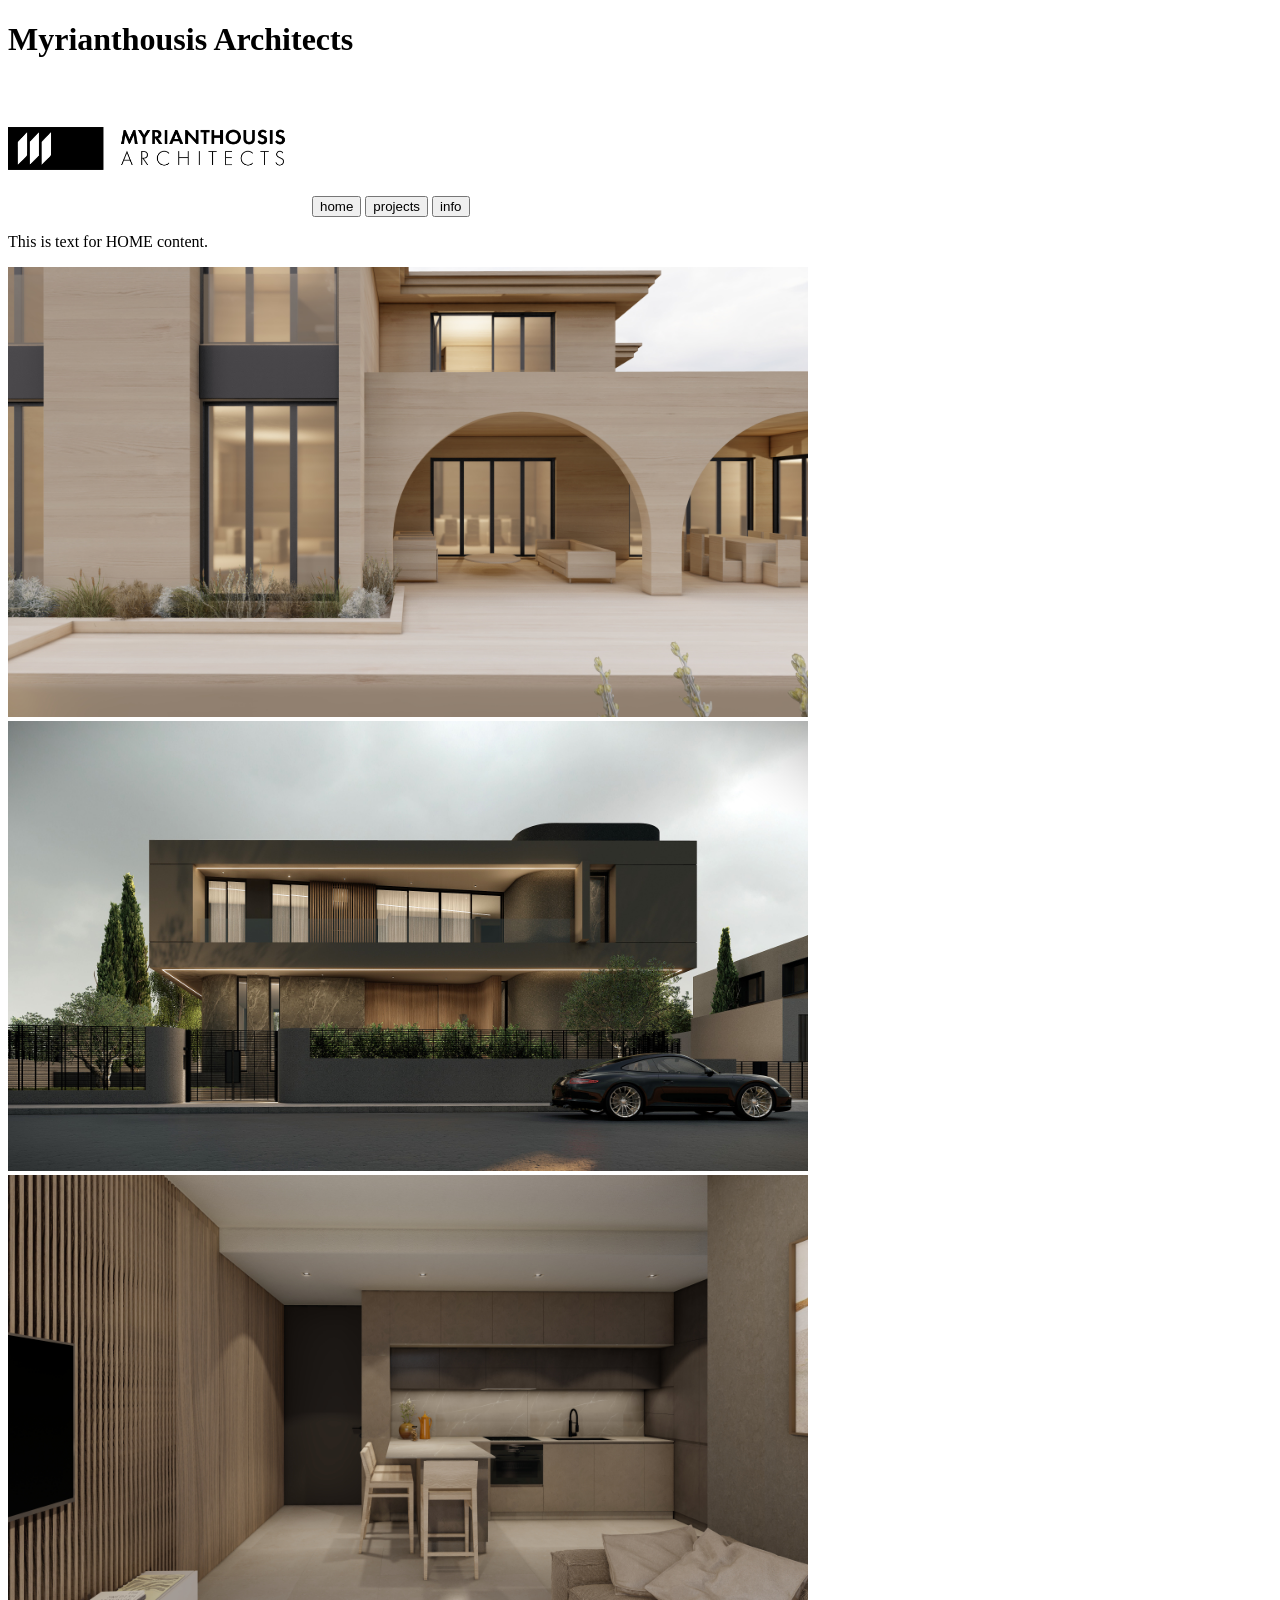
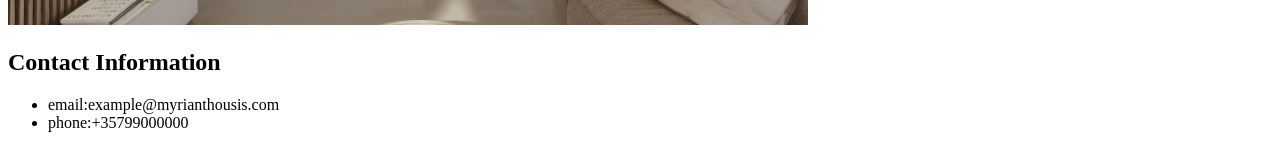
==== index.html @ 23c20eb3 "Add project tabs Include tab navigation for the projects tab; navigation for sub-tabs (ALL, RESIDENT" ====
<!DOCTYPE html>
<html lang="en">
<head>
    <meta charset="UTF-8">
    <meta name="viewport" content="width=device-width, initial-scale=1.0">
    <title>Myrianthousis Architects</title>
    <script src="./js/tabs.js" defer></script> <!--reference the js code-->
    <script src="./js/projectTabs.js" defer></script>
</head>
<body>

    <h1>Myrianthousis Architects</h1>

    <!--tab panel-->
    <div class="tabs" role="tablist" aria-label="Profile tabs">
        <img src="./images/L_BLACK.png" alt="company logo" width="300px">
        <button role="tab" id="home-button" aria-selected="true" aria-controls="panel-home">home</button>
        <button role="tab" id="projects-button" aria-selected="false" aria-controls="panel-projects">projects</button>
        <button role="tab" id="info-button" aria-selected="false" aria-controls="panel-info">info</button>
    </div>

    <!--content for home tab-->
    <div role="tabpanel" id="panel-home" aria-labelledby="home-button">
        <p>This is text for HOME content.</p>

        <div class="images-display">
            <img src="./images/F281 - RENDERS MAQUETTE 10.jpg" alt="picture of a house project" width="800px">
            <img src="./images/MYRIANTHOUS DUSK_1 - Photo - Copy.jpg" alt="picture of a house project" width="800px">
            <img src="./images/S INTERIOR RENDER STUDENT AC._1 - Photo_1 - Photo.jpg" alt="picture of a house project" width="800px">
        </div>
    </div>

    <!--content for projects tab-->
    <div role="tabpanel" id="panel-projects" aria-labelledby="projects-button">
        <p>This is text for PROJECTS content.</p>
        <div class="project-tabs" role="project-tablist" aria-label="Project tabs">
            <button role="project-tab" id="project-all-button" aria-selected="true" aria-controls="panel-all-projects">ALL</button>
            <button role="project-tab" id="project-residential-button" aria-selected="false" aria-controls="panel-residential-projects">RESIDENTIAL</button>
            <button role="project-tab" id="project-commercial-button" aria-selected="false" aria-controls="panel-commercial-projects">COMMERCIAL</button>
            <button role="project-tab" id="project-interior-button" aria-selected="false" aria-controls="panel-interior-projects">INTERIOR</button>
        </div>

        <div role="project-tabpanel" id="panel-all-projects" aria-labelledby="project-all-button">
            <p>all projects go here...</p>
        </div>

         <div role="project-tabpanel" id="panel-residential-projects" aria-labelledby="project-residential-button">
            <p>residential projects go here...</p>
        </div>

         <div role="project-tabpanel" id="panel-commercial-projects" aria-labelledby="project-commercial-button">
            <p>commercial projects go here...</p>
        </div>

         <div role="project-tabpanel" id="panel-interior-projects" aria-labelledby="project-interior-button">
            <p>interior projects go here...</p>
        </div>

    </div>

    <!--content for info tab-->
    <div role="tabpanel" id="panel-info" aria-labelledby="info-button">
        <p>This is text for INFO content.</p>

        <h2>About</h2>
        <p>Lorem ipsum dolor sit amet consectetur adipisicing elit. Blanditiis temporibus saepe officiis enim nisi quos dolores tenetur fugiat placeat quibusdam dolore in quisquam labore nemo maxime quia, quidem rerum illo!</p>

        <h2>Employment</h2>
        <p>Lorem, ipsum dolor sit amet consectetur adipisicing elit. Architecto aperiam, cumque tempora recusandae consequuntur accusantium, culpa id nam itaque officiis eius excepturi necessitatibus? Nisi autem eveniet nihil suscipit quas magni!</p>

    </div>

    <div class="footer">
        <h2>Contact Information</h2>
        <ul>
            <li>email:example@myrianthousis.com</li>
            <li>phone:+35799000000</li>
        </ul>
    </div>

</body>
</html>
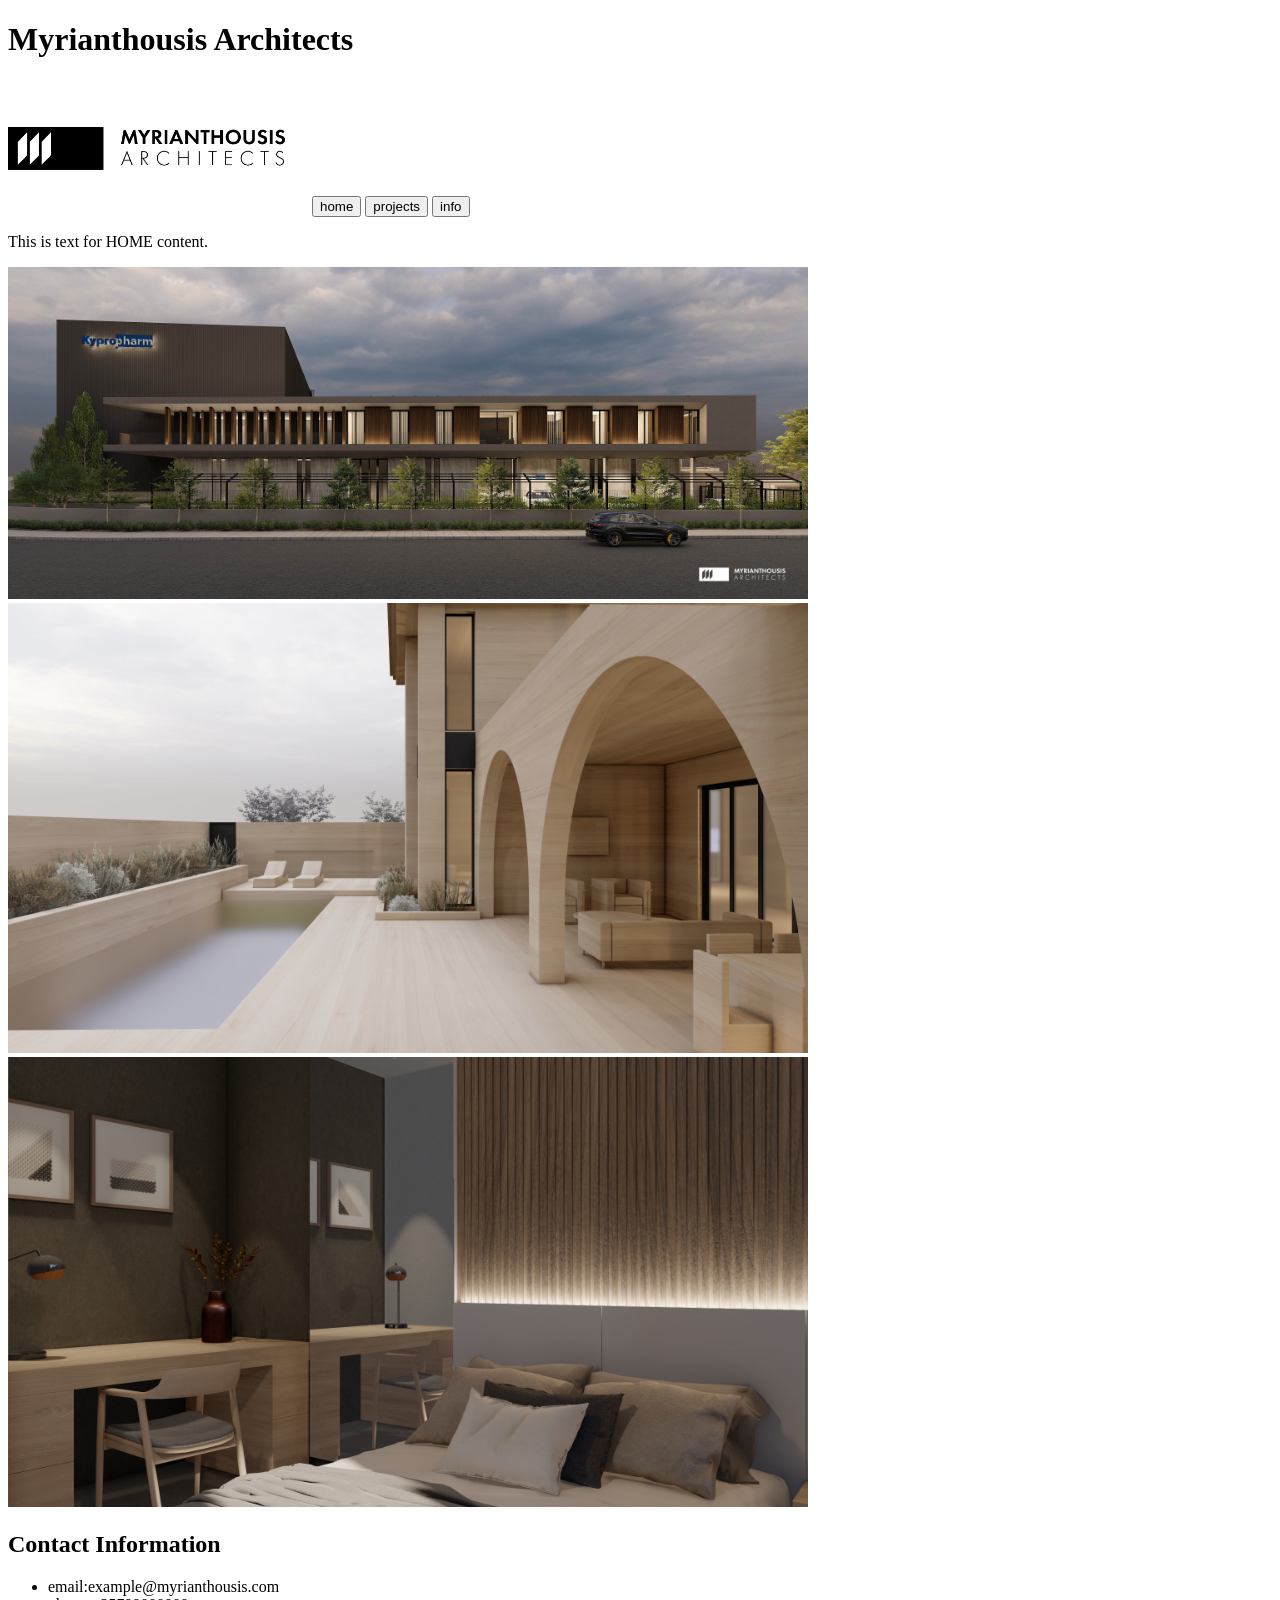
==== commit af6c1bb8: "Organize images and populate projects tab Renamed and organized images into folders. Populated the p" ====
--- a/index.html
+++ b/index.html
@@ -13,7 +13,7 @@
 
     <!--tab panel-->
     <div class="tabs" role="tablist" aria-label="Profile tabs">
-        <img src="./images/L_BLACK.png" alt="company logo" width="300px">
+        <img src="./images/logo/L_BLACK.png" alt="company logo" width="300px">
         <button role="tab" id="home-button" aria-selected="true" aria-controls="panel-home">home</button>
         <button role="tab" id="projects-button" aria-selected="false" aria-controls="panel-projects">projects</button>
         <button role="tab" id="info-button" aria-selected="false" aria-controls="panel-info">info</button>
@@ -24,9 +24,9 @@
         <p>This is text for HOME content.</p>
 
         <div class="images-display">
-            <img src="./images/F281 - RENDERS MAQUETTE 10.jpg" alt="picture of a house project" width="800px">
-            <img src="./images/MYRIANTHOUS DUSK_1 - Photo - Copy.jpg" alt="picture of a house project" width="800px">
-            <img src="./images/S INTERIOR RENDER STUDENT AC._1 - Photo_1 - Photo.jpg" alt="picture of a house project" width="800px">
+            <img src="./images/commercial/sample_building_002.jpg" alt="picture of a house project" width="800px">
+            <img src="./images/residential/renders_maquette_001.jpg" alt="picture of a house project" width="800px">
+            <img src="./images/interior/interior_001.jpg" alt="picture of a house project" width="800px">
         </div>
     </div>
 
@@ -40,20 +40,52 @@
             <button role="project-tab" id="project-interior-button" aria-selected="false" aria-controls="panel-interior-projects">INTERIOR</button>
         </div>
 
+        <!--ALL TAB-->
         <div role="project-tabpanel" id="panel-all-projects" aria-labelledby="project-all-button">
             <p>all projects go here...</p>
+
+            <div>
+                <img src="./images/commercial/sample_building_002.jpg" alt="picture of project" width="600px">
+                <img src="./images/residential/sample_building_001.jpg" alt="picture of project" width="600px">
+                <img src="./images/residential/renders_maquette_001.jpg" alt="picture of project" width="600px">
+                <img src="./images/residential/renders_maquette_002.jpg" alt="picture of project" width="600px">
+                <img src="./images/residential/renders_maquette_003.jpg" alt="picture of project" width="600px">
+                <img src="./images/interior/interior_001.jpg" alt="picture of project" width="600px">
+                <img src="./images/interior/interior_002.jpg" alt="picture of project" width="600px">
+                <img src="./images/interior/interior_003.jpg" alt="picture of project" width="600px">
+            </div>
         </div>
 
+        <!--RESIDENTIAL TAB-->
          <div role="project-tabpanel" id="panel-residential-projects" aria-labelledby="project-residential-button">
             <p>residential projects go here...</p>
+
+            <div>
+                <img src="./images/residential/renders_maquette_001.jpg" alt="picture of project" width="600px">
+                <img src="./images/residential/renders_maquette_002.jpg" alt="picture of project" width="600px">
+                <img src="./images/residential/renders_maquette_003.jpg" alt="picture of project" width="600px">
+            </div>
         </div>
 
+
+        <!--COMMERCIAL TAB-->
          <div role="project-tabpanel" id="panel-commercial-projects" aria-labelledby="project-commercial-button">
             <p>commercial projects go here...</p>
+
+            <div>
+                <img src="./images/commercial/sample_building_002.jpg" alt="picture of project" width="600px">
+            </div>
         </div>
 
+        <!--INTERIOR TAB-->
          <div role="project-tabpanel" id="panel-interior-projects" aria-labelledby="project-interior-button">
             <p>interior projects go here...</p>
+
+            <div>
+                <img src="./images/interior/interior_001.jpg" alt="picture of project" width="600px">
+                <img src="./images/interior/interior_002.jpg" alt="picture of project" width="600px">
+                <img src="./images/interior/interior_003.jpg" alt="picture of project" width="600px">
+            </div>
         </div>
 
     </div>
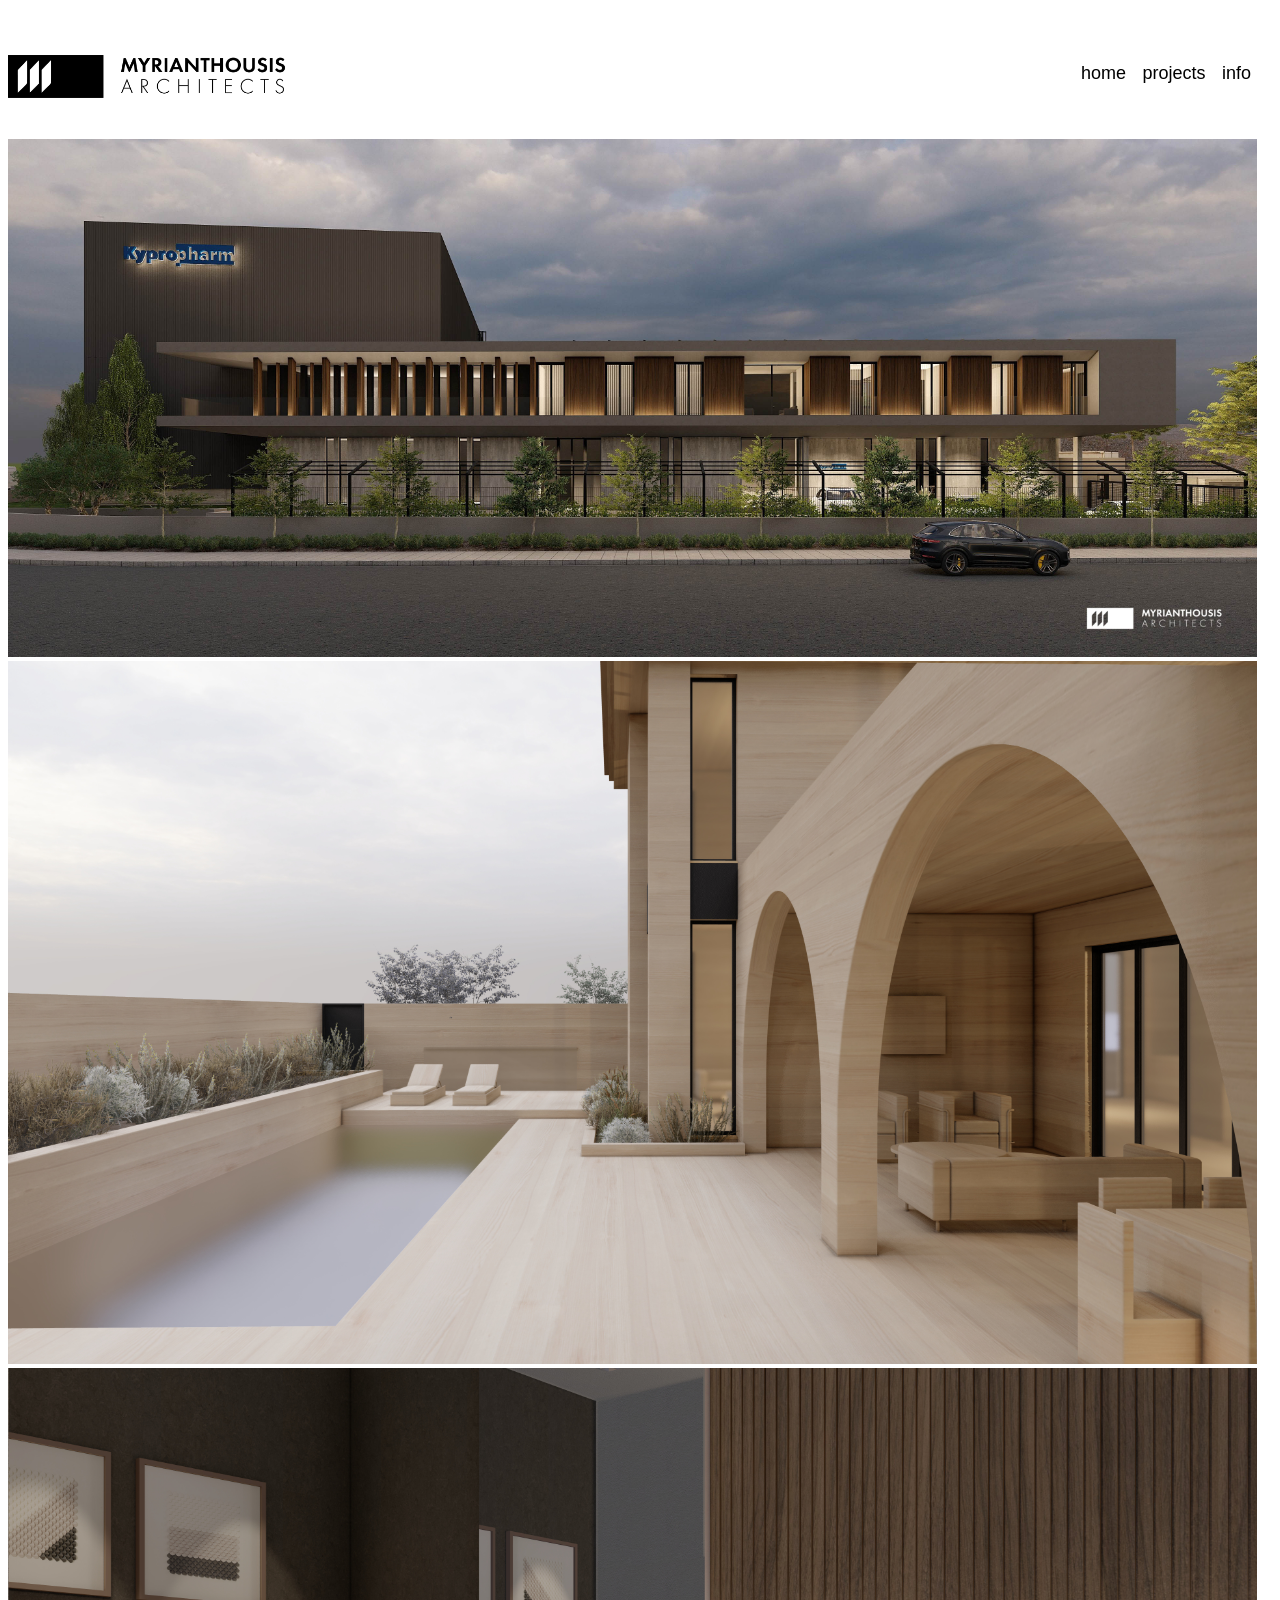
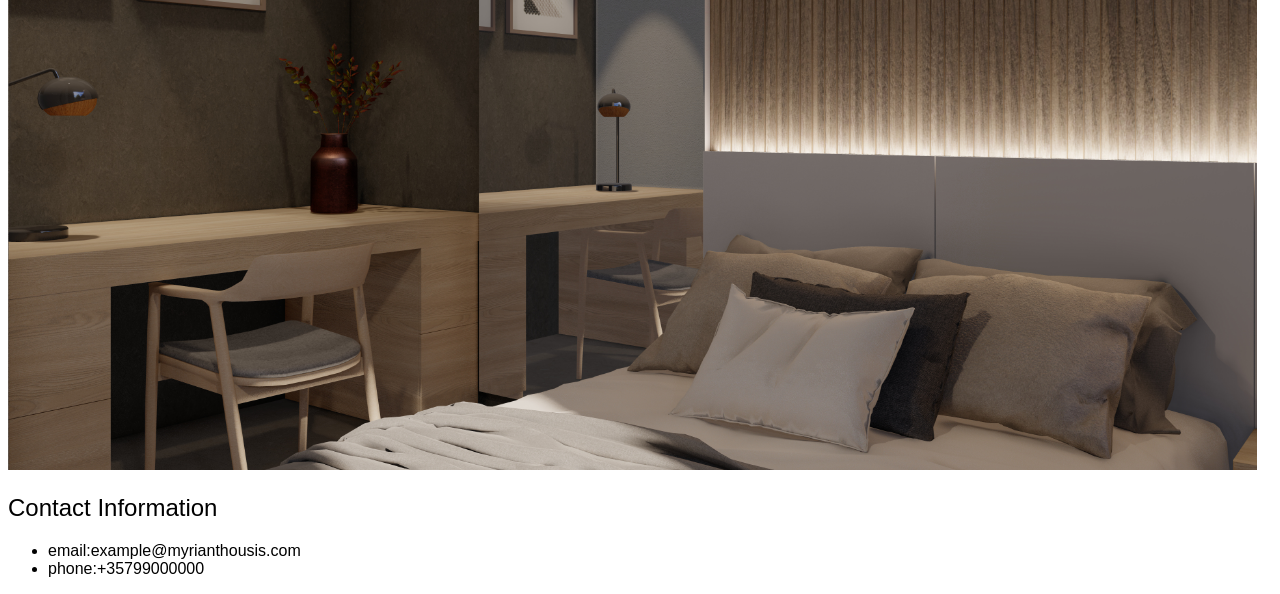
==== commit 19d89791: "Add preliminary styling to website Created some CSS files to improve tab-button display and position" ====
--- a/index.html
+++ b/index.html
@@ -4,45 +4,51 @@
     <meta charset="UTF-8">
     <meta name="viewport" content="width=device-width, initial-scale=1.0">
     <title>Myrianthousis Architects</title>
+    <link rel="stylesheet" href="./css/button-styles.css">
+    <link rel="stylesheet" href="./css/image-styles.css">
+    <link rel="stylesheet" href="./css/styles.css">
+    <link rel="stylesheet" href="./css/tab_styles.css">
     <script src="./js/tabs.js" defer></script> <!--reference the js code-->
     <script src="./js/projectTabs.js" defer></script>
 </head>
 <body>
 
-    <h1>Myrianthousis Architects</h1>
+    <!-- <h1>Myrianthousis Architects</h1> -->
 
     <!--tab panel-->
     <div class="tabs" role="tablist" aria-label="Profile tabs">
         <img src="./images/logo/L_BLACK.png" alt="company logo" width="300px">
-        <button role="tab" id="home-button" aria-selected="true" aria-controls="panel-home">home</button>
-        <button role="tab" id="projects-button" aria-selected="false" aria-controls="panel-projects">projects</button>
-        <button role="tab" id="info-button" aria-selected="false" aria-controls="panel-info">info</button>
+        <div class="tab-button-div">
+            <button role="tab" id="home-button" aria-selected="true" aria-controls="panel-home" class="tab-button">home</button>
+            <button role="tab" id="projects-button" aria-selected="false" aria-controls="panel-projects" class="tab-button">projects</button>
+            <button role="tab" id="info-button" aria-selected="false" aria-controls="panel-info" class="tab-button">info</button>
+        </div>
     </div>
 
     <!--content for home tab-->
     <div role="tabpanel" id="panel-home" aria-labelledby="home-button">
-        <p>This is text for HOME content.</p>
+        <!-- <p>This is text for HOME content.</p> -->
 
         <div class="images-display">
-            <img src="./images/commercial/sample_building_002.jpg" alt="picture of a house project" width="800px">
-            <img src="./images/residential/renders_maquette_001.jpg" alt="picture of a house project" width="800px">
-            <img src="./images/interior/interior_001.jpg" alt="picture of a house project" width="800px">
+            <img src="./images/commercial/sample_building_002.jpg" alt="picture of a house project" width="800px" class="home-picture">
+            <img src="./images/residential/renders_maquette_001.jpg" alt="picture of a house project" width="800px" class="home-picture">
+            <img src="./images/interior/interior_001.jpg" alt="picture of a house project" width="800px" class="home-picture">
         </div>
     </div>
 
     <!--content for projects tab-->
     <div role="tabpanel" id="panel-projects" aria-labelledby="projects-button">
-        <p>This is text for PROJECTS content.</p>
+        <!-- <p>This is text for PROJECTS content.</p> -->
         <div class="project-tabs" role="project-tablist" aria-label="Project tabs">
-            <button role="project-tab" id="project-all-button" aria-selected="true" aria-controls="panel-all-projects">ALL</button>
-            <button role="project-tab" id="project-residential-button" aria-selected="false" aria-controls="panel-residential-projects">RESIDENTIAL</button>
-            <button role="project-tab" id="project-commercial-button" aria-selected="false" aria-controls="panel-commercial-projects">COMMERCIAL</button>
-            <button role="project-tab" id="project-interior-button" aria-selected="false" aria-controls="panel-interior-projects">INTERIOR</button>
+            <button role="project-tab" id="project-all-button" aria-selected="true" aria-controls="panel-all-projects" class="project-button tab-button">ALL</button>
+            <button role="project-tab" id="project-residential-button" aria-selected="false" aria-controls="panel-residential-projects" class="project-button tab-button">RESIDENTIAL</button>
+            <button role="project-tab" id="project-commercial-button" aria-selected="false" aria-controls="panel-commercial-projects" class="project-button tab-button">COMMERCIAL</button>
+            <button role="project-tab" id="project-interior-button" aria-selected="false" aria-controls="panel-interior-projects" class="project-button tab-button">INTERIOR</button>
         </div>
 
         <!--ALL TAB-->
         <div role="project-tabpanel" id="panel-all-projects" aria-labelledby="project-all-button">
-            <p>all projects go here...</p>
+            <!-- <p>all projects go here...</p> -->
 
             <div>
                 <img src="./images/commercial/sample_building_002.jpg" alt="picture of project" width="600px">
@@ -58,7 +64,7 @@
 
         <!--RESIDENTIAL TAB-->
          <div role="project-tabpanel" id="panel-residential-projects" aria-labelledby="project-residential-button">
-            <p>residential projects go here...</p>
+            <!-- <p>residential projects go here...</p> -->
 
             <div>
                 <img src="./images/residential/renders_maquette_001.jpg" alt="picture of project" width="600px">
@@ -70,7 +76,7 @@
 
         <!--COMMERCIAL TAB-->
          <div role="project-tabpanel" id="panel-commercial-projects" aria-labelledby="project-commercial-button">
-            <p>commercial projects go here...</p>
+            <!-- <p>commercial projects go here...</p> -->
 
             <div>
                 <img src="./images/commercial/sample_building_002.jpg" alt="picture of project" width="600px">
@@ -79,7 +85,7 @@
 
         <!--INTERIOR TAB-->
          <div role="project-tabpanel" id="panel-interior-projects" aria-labelledby="project-interior-button">
-            <p>interior projects go here...</p>
+            <!-- <p>interior projects go here...</p> -->
 
             <div>
                 <img src="./images/interior/interior_001.jpg" alt="picture of project" width="600px">
@@ -92,7 +98,7 @@
 
     <!--content for info tab-->
     <div role="tabpanel" id="panel-info" aria-labelledby="info-button">
-        <p>This is text for INFO content.</p>
+        <!-- <p>This is text for INFO content.</p> -->
 
         <h2>About</h2>
         <p>Lorem ipsum dolor sit amet consectetur adipisicing elit. Blanditiis temporibus saepe officiis enim nisi quos dolores tenetur fugiat placeat quibusdam dolore in quisquam labore nemo maxime quia, quidem rerum illo!</p>
@@ -103,7 +109,7 @@
     </div>
 
     <div class="footer">
-        <h2>Contact Information</h2>
+        <h2 id="footer-header">Contact Information</h2>
         <ul>
             <li>email:example@myrianthousis.com</li>
             <li>phone:+35799000000</li>
--- a/css/button-styles.css
+++ b/css/button-styles.css
@@ -0,0 +1,18 @@
+/* style tab buttons */
+
+.tab-button{
+    border-width: 0px;
+    background-color: transparent;
+    font: inherit;
+    font-size: 18px;
+
+    /* text-decoration: underline; */
+}
+
+.tab-button.project-button{
+    color: grey;
+}
+
+.tab-button:hover{
+    text-decoration: underline;
+}
--- a/css/image-styles.css
+++ b/css/image-styles.css
@@ -0,0 +1,4 @@
+.home-picture{
+    width: 100%;
+    height: auto;
+}
--- a/css/styles.css
+++ b/css/styles.css
@@ -0,0 +1,13 @@
+html{
+    scrollbar-gutter: stable;
+}
+
+body{
+    font-family: "Helvetica Neue", Helvetica;
+    font-weight: 200;
+}
+
+h1,
+h2{
+    font-weight: 400;
+}
--- a/css/tab_styles.css
+++ b/css/tab_styles.css
@@ -0,0 +1,16 @@
+.tabs{
+    display: flex;
+    align-items: center;
+}
+
+.tab-button-div{
+    margin-left: auto;
+}
+
+.project-tabs{
+    display: flex;
+    align-items: center;
+    justify-content: center;
+    margin-top: 10px; 
+    margin-bottom: 10px;
+}
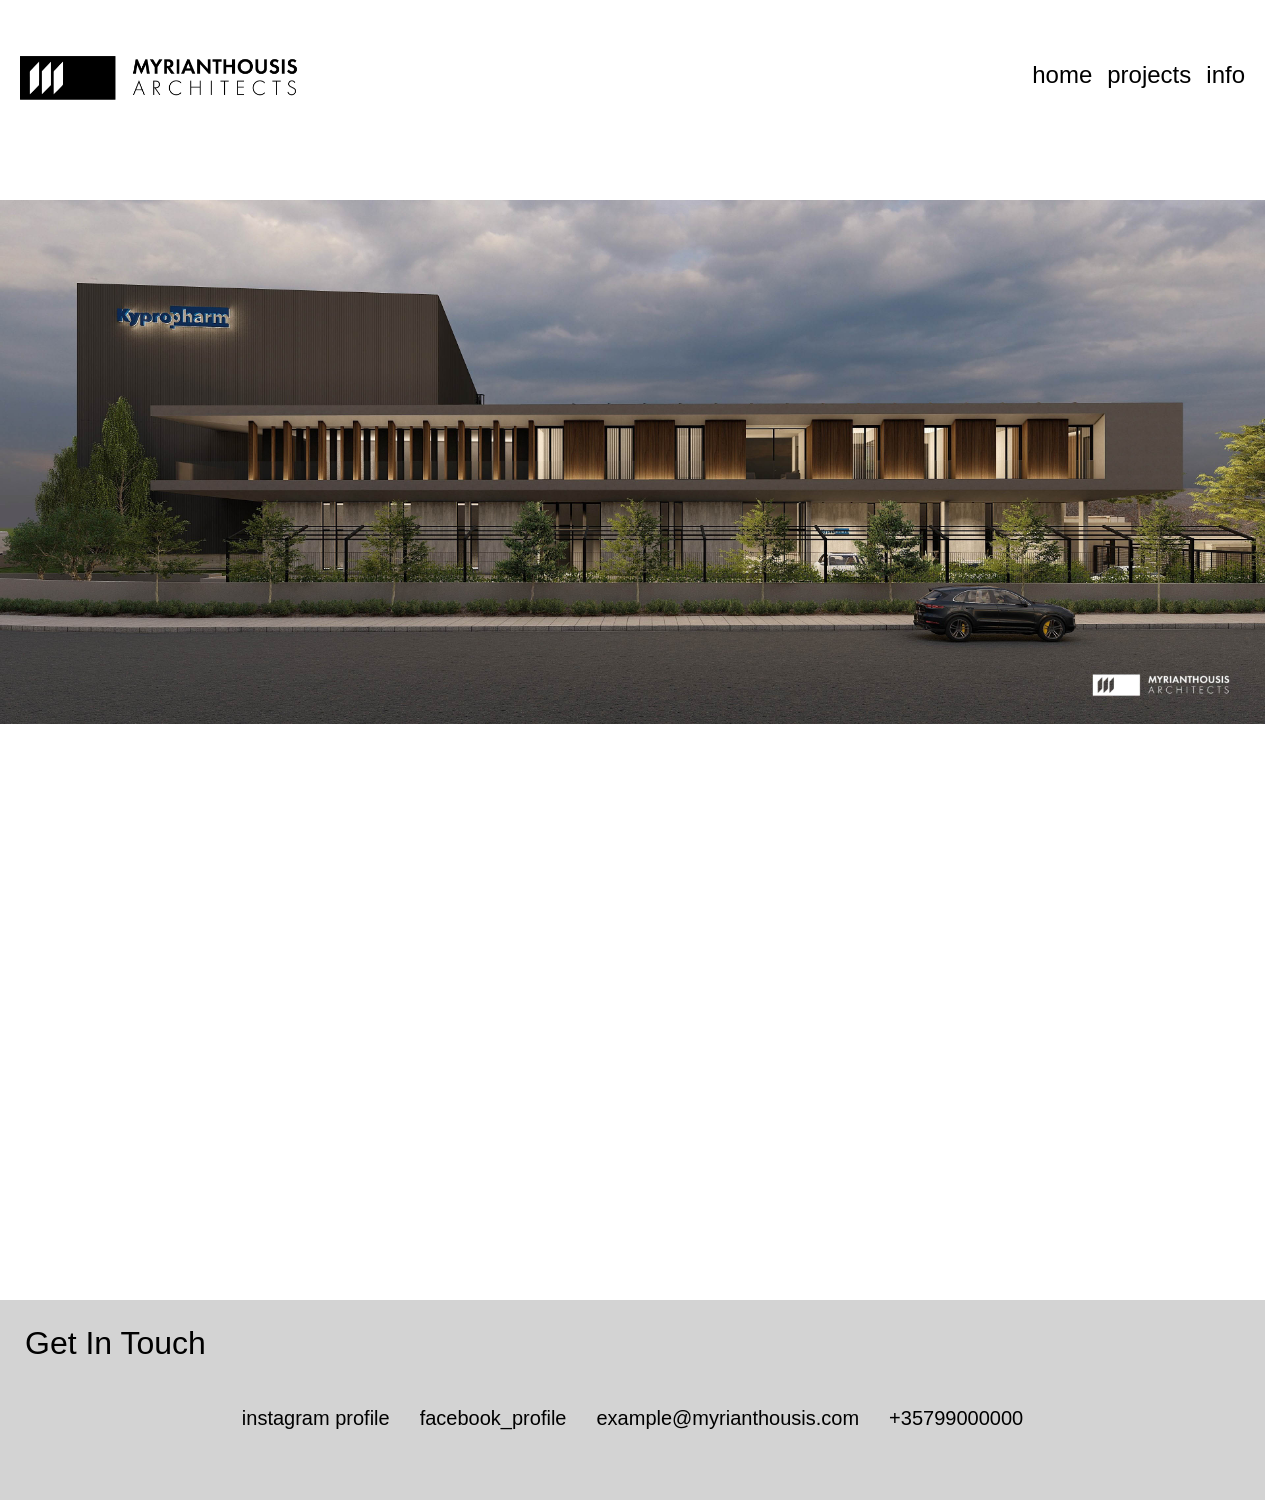
==== commit 29cc459c: "Update organization and display Made minor changes to the CSS and HTML organization as well as minor" ====
--- a/index.html
+++ b/index.html
@@ -4,52 +4,43 @@
     <meta charset="UTF-8">
     <meta name="viewport" content="width=device-width, initial-scale=1.0">
     <title>Myrianthousis Architects</title>
-    <link rel="stylesheet" href="./css/button-styles.css">
-    <link rel="stylesheet" href="./css/image-styles.css">
-    <link rel="stylesheet" href="./css/styles.css">
-    <link rel="stylesheet" href="./css/tab_styles.css">
+    <link rel="stylesheet" href="./css/general.css">
+    <link rel="stylesheet" href="./css/home-screen.css">
     <script src="./js/tabs.js" defer></script> <!--reference the js code-->
     <script src="./js/projectTabs.js" defer></script>
 </head>
 <body>
 
-    <!-- <h1>Myrianthousis Architects</h1> -->
-
-    <!--tab panel-->
-    <div class="tabs" role="tablist" aria-label="Profile tabs">
+    <!--TAB PANEL-->
+    <div id="header-tab" role="tablist" aria-label="Profile tabs">
         <img src="./images/logo/L_BLACK.png" alt="company logo" width="300px">
-        <div class="tab-button-div">
+        <div class="tab-buttons">
             <button role="tab" id="home-button" aria-selected="true" aria-controls="panel-home" class="tab-button">home</button>
             <button role="tab" id="projects-button" aria-selected="false" aria-controls="panel-projects" class="tab-button">projects</button>
             <button role="tab" id="info-button" aria-selected="false" aria-controls="panel-info" class="tab-button">info</button>
         </div>
     </div>
 
-    <!--content for home tab-->
+    <!--HOME TAB-->
     <div role="tabpanel" id="panel-home" aria-labelledby="home-button">
         <!-- <p>This is text for HOME content.</p> -->
 
-        <div class="images-display">
-            <img src="./images/commercial/sample_building_002.jpg" alt="picture of a house project" width="800px" class="home-picture">
-            <img src="./images/residential/renders_maquette_001.jpg" alt="picture of a house project" width="800px" class="home-picture">
-            <img src="./images/interior/interior_001.jpg" alt="picture of a house project" width="800px" class="home-picture">
+        <div class="home-display-images">
+            <img src="./images/commercial/sample_building_002.jpg" alt="picture of a house project" width="800px">
         </div>
     </div>
 
-    <!--content for projects tab-->
+    <!--PROJECTS TAB-->
     <div role="tabpanel" id="panel-projects" aria-labelledby="projects-button">
-        <!-- <p>This is text for PROJECTS content.</p> -->
-        <div class="project-tabs" role="project-tablist" aria-label="Project tabs">
-            <button role="project-tab" id="project-all-button" aria-selected="true" aria-controls="panel-all-projects" class="project-button tab-button">ALL</button>
-            <button role="project-tab" id="project-residential-button" aria-selected="false" aria-controls="panel-residential-projects" class="project-button tab-button">RESIDENTIAL</button>
-            <button role="project-tab" id="project-commercial-button" aria-selected="false" aria-controls="panel-commercial-projects" class="project-button tab-button">COMMERCIAL</button>
-            <button role="project-tab" id="project-interior-button" aria-selected="false" aria-controls="panel-interior-projects" class="project-button tab-button">INTERIOR</button>
+        <div id="project-tab" role="project-tablist" aria-label="Project tabs">
+            <button role="project-tab" id="project-all-button" aria-selected="true" aria-controls="panel-all-projects" class="project-button tab-button">all</button>
+            <button role="project-tab" id="project-residential-button" aria-selected="false" aria-controls="panel-residential-projects" class="project-button tab-button">residential</button>
+            <button role="project-tab" id="project-commercial-button" aria-selected="false" aria-controls="panel-commercial-projects" class="project-button tab-button">commercial</button>
+            <button role="project-tab" id="project-interior-button" aria-selected="false" aria-controls="panel-interior-projects" class="project-button tab-button">interior</button>
         </div>
 
         <!--ALL TAB-->
         <div role="project-tabpanel" id="panel-all-projects" aria-labelledby="project-all-button">
-            <!-- <p>all projects go here...</p> -->
-
             <div>
                 <img src="./images/commercial/sample_building_002.jpg" alt="picture of project" width="600px">
                 <img src="./images/residential/sample_building_001.jpg" alt="picture of project" width="600px">
@@ -64,8 +55,6 @@
 
         <!--RESIDENTIAL TAB-->
          <div role="project-tabpanel" id="panel-residential-projects" aria-labelledby="project-residential-button">
-            <!-- <p>residential projects go here...</p> -->
-
             <div>
                 <img src="./images/residential/renders_maquette_001.jpg" alt="picture of project" width="600px">
                 <img src="./images/residential/renders_maquette_002.jpg" alt="picture of project" width="600px">
@@ -93,26 +82,30 @@
                 <img src="./images/interior/interior_003.jpg" alt="picture of project" width="600px">
             </div>
         </div>
-
     </div>
 
-    <!--content for info tab-->
+    <!--INFO TAB-->
     <div role="tabpanel" id="panel-info" aria-labelledby="info-button">
-        <!-- <p>This is text for INFO content.</p> -->
-
         <h2>About</h2>
-        <p>Lorem ipsum dolor sit amet consectetur adipisicing elit. Blanditiis temporibus saepe officiis enim nisi quos dolores tenetur fugiat placeat quibusdam dolore in quisquam labore nemo maxime quia, quidem rerum illo!</p>
+            <div class="about-text-div">
+                <p>Myrianthousis Architects Ltd is a Cyprus-based architectural practice established in 1998, with extensive experience delivering projects both in Cyprus and internationally. Founded by lead architect Marios Myrianthousis, the firm provides comprehensive architectural services, from concept design and planning to site supervision and project management.</p>
+                <p>The practice comprises a team of internationally trained architects and consultants, working across public, residential, commercial, interior, retail, and product design. Its holistic approach ensures that every project is developed with careful attention to context, functionality, sustainability, and detail.</p>
+                <p>Over the years, Myrianthousis Architects has built a strong network of architects, engineers, and project managers, enabling the formation of specialized teams tailored to each project. This collaborative structure allows the firm to deliver efficient, high-quality solutions that balance design excellence, technical performance, and cost.</p>
+                <p>Working closely with clients, users, and partners, Myrianthousis Architects creates enduring buildings and spaces that provide long-term value and a sustainable lifecycle.</p>
+            </div>
 
         <h2>Employment</h2>
         <p>Lorem, ipsum dolor sit amet consectetur adipisicing elit. Architecto aperiam, cumque tempora recusandae consequuntur accusantium, culpa id nam itaque officiis eius excepturi necessitatibus? Nisi autem eveniet nihil suscipit quas magni!</p>
-
     </div>
 
+    <!-- FOOTER -->
     <div class="footer">
-        <h2 id="footer-header">Contact Information</h2>
-        <ul>
-            <li>email:example@myrianthousis.com</li>
-            <li>phone:+35799000000</li>
+        <h2 id="footer-header">Get In Touch</h2>
+        <ul id="footer-links">
+            <li>instagram profile</li>
+            <li>facebook_profile</li>
+            <li>example@myrianthousis.com</li>
+            <li>+35799000000</li>
         </ul>
     </div>
 
--- a/css/general.css
+++ b/css/general.css
@@ -0,0 +1,39 @@
+html{
+    scrollbar-gutter: stable;
+}
+
+body{
+    font-family: "Helvetica Neue", Helvetica, sans-serif;
+    font-weight: 200;
+    font-size: 20px;
+
+    margin: 0px;
+    min-height: 1500px;
+
+    display: flex;
+    flex-direction: column;
+}
+
+h1,
+h2{
+    margin: 0;
+    font-weight: 300;
+    font-size: 32px;
+}
+
+button{
+    border-width: 0px;
+    background-color: transparent;
+    font: inherit;
+    font-size: 24px;
+    padding: 0;
+}
+.project-button{
+    color: grey;
+    text-transform: uppercase;
+    font-size: 20px;
+}
+.tab-button:hover{
+    text-decoration: underline;
+    cursor: pointer;
+}
--- a/css/home-screen.css
+++ b/css/home-screen.css
@@ -0,0 +1,64 @@
+/* TABS */
+#header-tab{
+    box-sizing: border-box;
+    height: 150px;
+    padding: 0 20px;
+
+    display: flex;
+    justify-content: space-between;
+    align-items: center;
+}
+
+#project-tab{
+    box-sizing: border-box;
+    height: 50px;
+    margin: 10px 0;
+
+    display: flex;
+    align-items: center;
+    justify-content: center;
+    gap: 15px;
+}
+.tab-buttons{
+    display: flex;
+    gap: 15px;
+}
+
+/* FOOTER */
+.footer{
+    color: black;
+    background-color: lightgrey;
+
+    box-sizing: border-box;
+    height: 200px;
+    margin-top: auto;
+    padding: 25px;
+    margin-top: auto;
+
+    display: flex;
+    flex-direction: column;
+    /* justify-content: space-between; */
+}
+#footer-links{
+    margin: auto 0;
+    padding: 0;
+    list-style: none;
+
+    display: flex;
+    justify-content: center;
+    gap: 30px;
+}
+
+/* IMAGES AND MARGIN */
+.home-display-images > *{
+    width: 100%;
+    height: auto;
+}
+.home-display-images > *, 
+#panel-info{
+    margin-top: 50px;
+}
+
+#panel-info{
+    padding: 0 40px;
+}
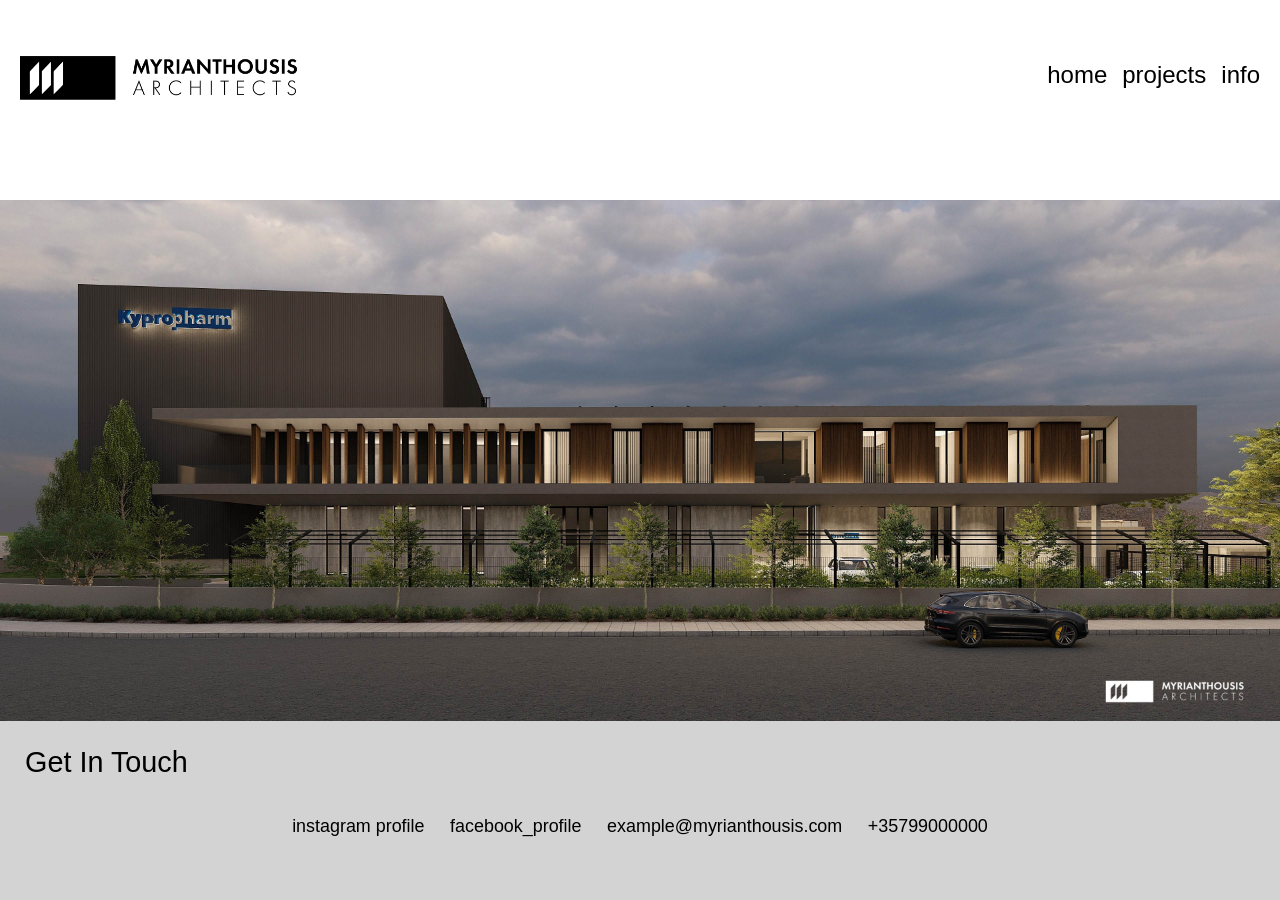
==== commit 293371e4: "Improve website responsiveness Improved CSS so that the website displays appropriately both in mobil" ====
--- a/index.html
+++ b/index.html
@@ -13,7 +13,7 @@
 
     <!--TAB PANEL-->
     <div id="header-tab" role="tablist" aria-label="Profile tabs">
-        <img src="./images/logo/L_BLACK.png" alt="company logo" width="300px">
+        <img class="header-logo" src="./images/logo/L_BLACK.png" alt="company logo" width="2268" height="993">
         <div class="tab-buttons">
             <button role="tab" id="home-button" aria-selected="true" aria-controls="panel-home" class="tab-button">home</button>
             <button role="tab" id="projects-button" aria-selected="false" aria-controls="panel-projects" class="tab-button">projects</button>
@@ -26,7 +26,7 @@
         <!-- <p>This is text for HOME content.</p> -->
 
         <div class="home-display-images">
-            <img src="./images/commercial/sample_building_002.jpg" alt="picture of a house project" width="800px">
+            <img class="home-hero-image" src="./images/commercial/sample_building_002.jpg" alt="picture of a house project" width="3840" height="1592">
         </div>
     </div>
 
@@ -110,4 +110,4 @@
     </div>
 
 </body>
-</html>+</html>
--- a/css/general.css
+++ b/css/general.css
@@ -1,39 +1,41 @@
-html{
-    scrollbar-gutter: stable;
-}
-
 body{
     font-family: "Helvetica Neue", Helvetica, sans-serif;
     font-weight: 200;
-    font-size: 20px;
-
+    font-size: clamp(16px, 1vw + 12px, 20px);
     margin: 0px;
-    min-height: 1500px;
+    min-height: 100vh;
+    min-height: 100dvh;
 
     display: flex;
     flex-direction: column;
+}
+
+body.home-active{
+    height: 100vh;
+    height: 100dvh;
+    overflow: hidden;
 }
 
 h1,
 h2{
     margin: 0;
     font-weight: 300;
-    font-size: 32px;
+    font-size: clamp(24px, 1vw + 16px, 32px);
 }
 
 button{
     border-width: 0px;
     background-color: transparent;
     font: inherit;
-    font-size: 24px;
+    font-size: clamp(18px, 1vw + 12px, 24px);
     padding: 0;
 }
 .project-button{
     color: grey;
     text-transform: uppercase;
-    font-size: 20px;
+    font-size: clamp(14px, 1.25vw + 10px, 20px);
 }
 .tab-button:hover{
     text-decoration: underline;
     cursor: pointer;
-}+}
--- a/css/home-screen.css
+++ b/css/home-screen.css
@@ -1,27 +1,76 @@
 /* TABS */
 #header-tab{
     box-sizing: border-box;
-    height: 150px;
-    padding: 0 20px;
+    min-height: clamp(90px, 12vw, 150px);
+    padding: 0 clamp(12px, 3vw, 20px);
 
     display: flex;
     justify-content: space-between;
     align-items: center;
+    gap: clamp(50px, 4vw, 60px);
+    flex-shrink: 0;
+}
+
+.header-logo{
+    width: clamp(150px, 40vw, 300px);
+    min-width: 150px;
+    flex-shrink: 0;
+    height: auto;
 }
 
 #project-tab{
     box-sizing: border-box;
-    height: 50px;
+    min-height: 50px;
     margin: 10px 0;
+    padding: 0 clamp(8px, 2vw, 20px);
 
     display: flex;
+    flex-shrink: 0;
+    flex-wrap: nowrap;
     align-items: center;
     justify-content: center;
-    gap: 15px;
+    gap: clamp(6px, 3vw, 50px);
+    white-space: nowrap;
 }
 .tab-buttons{
     display: flex;
-    gap: 15px;
+    flex-shrink: 0;
+    gap: clamp(8px, 2vw, 15px);
+    white-space: nowrap;
+}
+
+/* PROJECT GALLERY */
+#panel-projects{
+    flex: 1;
+
+    display: flex;
+    flex-direction: column;
+}
+
+#panel-projects[hidden]{
+    display: none;
+}
+
+[role="project-tabpanel"]{
+    overflow: visible;
+}
+
+[role="project-tabpanel"] > div{
+    box-sizing: border-box;
+    padding: 0 clamp(8px, 2vw, 24px) clamp(12px, 3vw, 32px);
+
+    display: grid;
+    grid-template-columns: repeat(3, minmax(0, 1fr));
+    gap: clamp(8px, 2vw, 24px);
+}
+
+[role="project-tabpanel"] img{
+    display: block;
+    width: 100%;
+    max-width: 100%;
+    height: auto;
+    aspect-ratio: 16 / 9;
+    object-fit: cover;
 }
 
 /* FOOTER */
@@ -30,35 +79,72 @@
     background-color: lightgrey;
 
     box-sizing: border-box;
-    height: 200px;
-    margin-top: auto;
+    min-height: clamp(130px, 14vw, 200px);
     padding: 25px;
-    margin-top: auto;
 
     display: flex;
     flex-direction: column;
+    flex-shrink: 0;
     /* justify-content: space-between; */
 }
 #footer-links{
     margin: auto 0;
     padding: 0;
     list-style: none;
+    width: 100%;
 
     display: flex;
     justify-content: center;
-    gap: 30px;
+    flex-wrap: nowrap;
+    gap: clamp(6px, 2vw, 30px);
+
+    font-size: clamp(8px, 1.4vw, 20px);
+    white-space: nowrap;
 }
 
-/* IMAGES AND MARGIN */
-.home-display-images > *{
+#footer-links > li{
+    min-width: 0;
+}
+
+/* HOME HERO */
+#panel-home{
+    flex: 1;
+    min-height: 0;
+    overflow: hidden;
+}
+
+.home-display-images{
+    margin-top: 50px;
+    width: 100%;
+}
+
+.home-hero-image{
+    display: block;
     width: 100%;
     height: auto;
 }
-.home-display-images > *, 
+
 #panel-info{
+    box-sizing: border-box;
+    flex: 1;
     margin-top: 50px;
+    padding: 0 40px;
 }
 
-#panel-info{
-    padding: 0 40px;
-}+@media (max-width: 700px){
+    .footer{
+        padding: 20px 12px;
+    }
+}
+
+@media (max-width: 900px){
+    [role="project-tabpanel"] > div{
+        grid-template-columns: repeat(2, minmax(0, 1fr));
+    }
+}
+
+@media (max-width: 600px){
+    [role="project-tabpanel"] > div{
+        grid-template-columns: minmax(0, 1fr);
+    }
+}
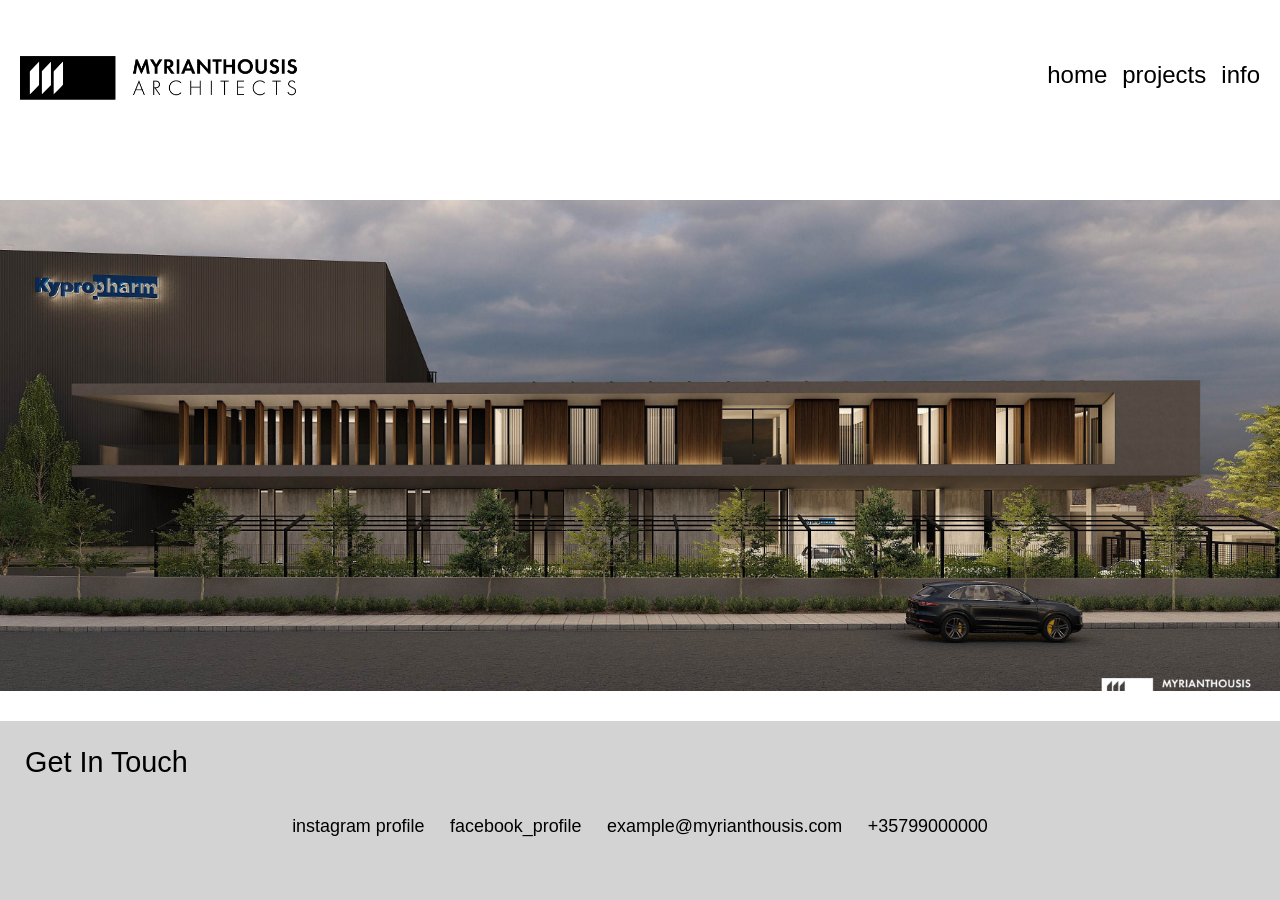
==== commit 9831982b: "Add image carousel to home page Each image slowly drifts from right to left and every 6 seconds a ne" ====
--- a/index.html
+++ b/index.html
@@ -8,6 +8,7 @@
     <link rel="stylesheet" href="./css/home-screen.css">
     <script src="./js/tabs.js" defer></script> <!--reference the js code-->
     <script src="./js/projectTabs.js" defer></script>
+    <script src="./js/homeCarousel.js" defer></script>
 </head>
 <body>
 
@@ -26,7 +27,10 @@
         <!-- <p>This is text for HOME content.</p> -->
 
         <div class="home-display-images">
-            <img class="home-hero-image" src="./images/commercial/sample_building_002.jpg" alt="picture of a house project" width="3840" height="1592">
+            <img class="home-hero-image is-active" src="./images/commercial/sample_building_002.jpg" alt="Commercial architecture project" width="3840" height="1592">
+            <img class="home-hero-image" src="./images/residential/sample_building_001.jpg" alt="Residential architecture project" width="3840" height="2160">
+            <img class="home-hero-image" src="./images/residential/renders_maquette_001.jpg" alt="Residential project render" width="3840" height="2160">
+            <img class="home-hero-image" src="./images/interior/interior_001.jpg" alt="Interior architecture project" width="3840" height="2160">
         </div>
     </div>
 
--- a/css/home-screen.css
+++ b/css/home-screen.css
@@ -114,14 +114,47 @@
 }
 
 .home-display-images{
-    margin-top: 50px;
+    margin: 50px 0 30px;
     width: 100%;
+    height: min(56.25vw, calc(100% - 80px));
+    aspect-ratio: 16 / 9;
+    position: relative;
+    overflow: hidden;
 }
 
 .home-hero-image{
     display: block;
+    position: absolute;
+    inset: 0;
     width: 100%;
-    height: auto;
+    height: 100%;
+    object-fit: cover;
+    opacity: 0;
+    transform: scale(1.08) translateX(3%);
+    transition: opacity 1s ease-in-out;
+}
+
+.home-hero-image.is-active{
+    z-index: 1;
+    opacity: 1;
+    animation: pan-right-to-left 6s linear forwards;
+}
+
+.home-hero-image.is-exiting{
+    z-index: 0;
+    opacity: 0;
+    transform: scale(1.08) translateX(-3%);
+}
+
+@keyframes pan-right-to-left{
+    from { transform: scale(1.08) translateX(3%); }
+    to { transform: scale(1.08) translateX(-3%); }
+}
+
+@media (prefers-reduced-motion: reduce){
+    .home-hero-image{
+        animation: none;
+    }
 }
 
 #panel-info{
@@ -144,6 +177,19 @@
 }
 
 @media (max-width: 600px){
+    .home-display-images{
+        height: min(65dvh, calc(100% - 40px));
+        margin: 20px 0;
+        aspect-ratio: auto;
+    }
+
+    #footer-links{
+        display: grid;
+        grid-template-columns: repeat(2, minmax(0, 1fr));
+        justify-items: center;
+        row-gap: 10px;
+    }
+
     [role="project-tabpanel"] > div{
         grid-template-columns: minmax(0, 1fr);
     }
